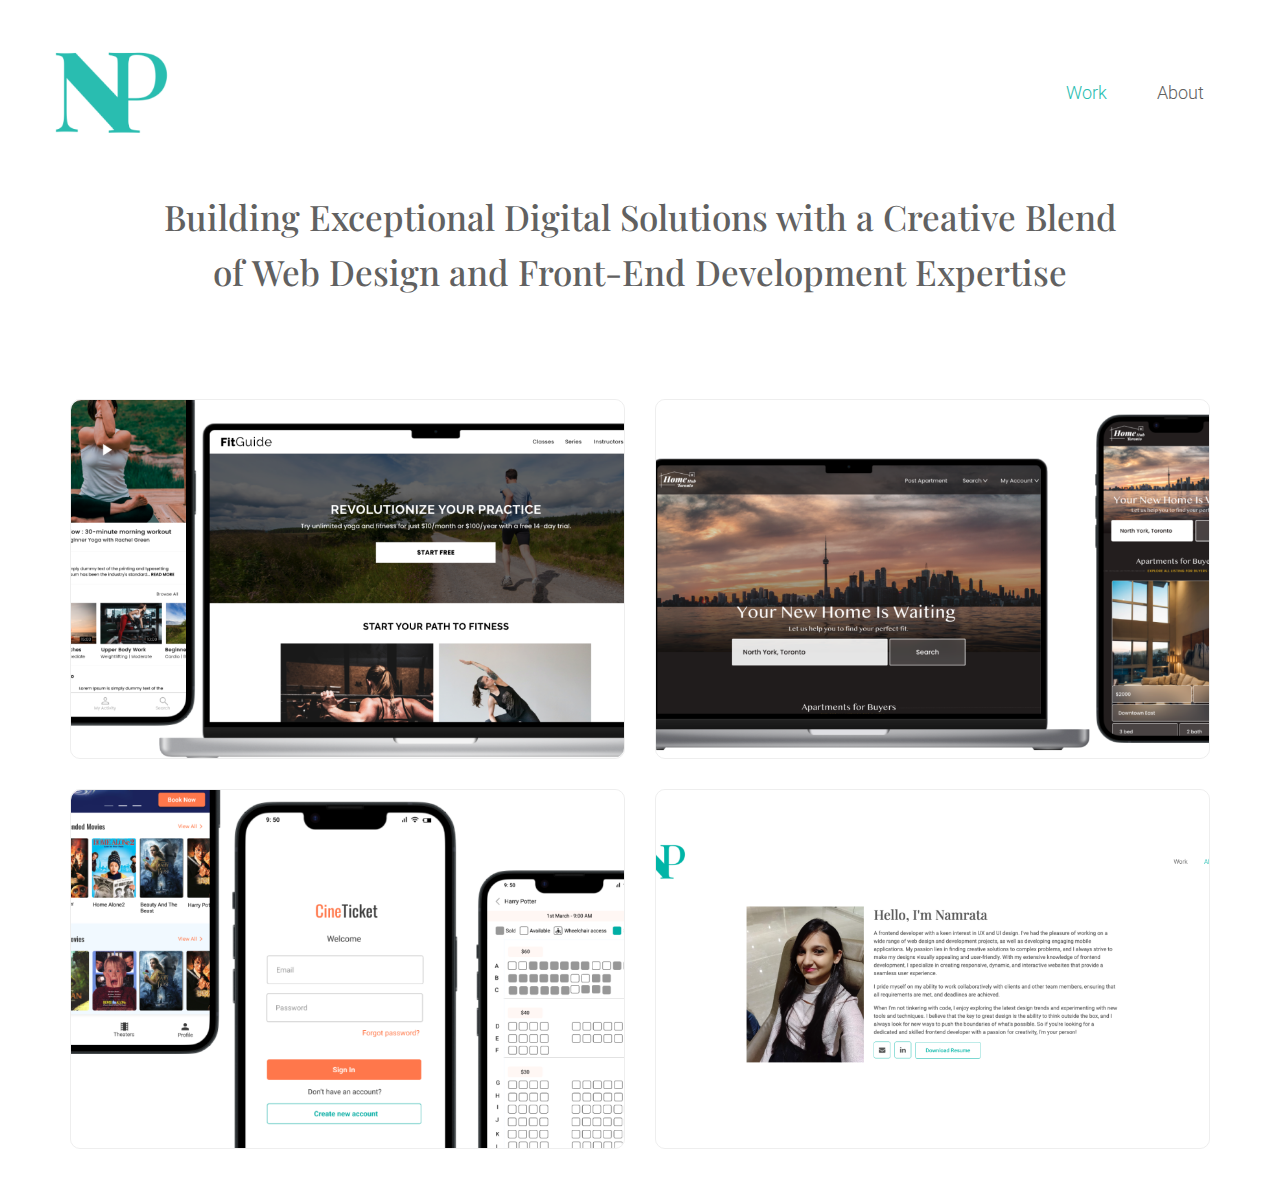
==== index.html @ 1574112b "My Portfolio" ====
<!DOCTYPE html>
<html lang="en">

<head>
    <title>My Work</title>
    <meta charset="utf-8">
    <meta name="viewport" content="width=device-width, initial-scale=1">
    <link rel="stylesheet" href="https://cdn.jsdelivr.net/npm/bootstrap@4.6.2/dist/css/bootstrap.min.css">
    <link rel="preconnect" href="https://fonts.googleapis.com">
    <link rel="preconnect" href="https://fonts.gstatic.com" crossorigin>
    <link
        href="https://fonts.googleapis.com/css2?family=Playfair+Display:ital,wght@0,400;0,500;0,600;0,700;0,800;0,900;1,400;1,500;1,600;1,700;1,800;1,900&family=Roboto:ital,wght@0,100;0,300;0,400;0,500;0,700;1,100;1,300;1,400;1,500;1,700&display=swap"
        rel="stylesheet">
    <link rel="stylesheet" href="style.css">
    <link rel="stylesheet" href="https://cdnjs.cloudflare.com/ajax/libs/font-awesome/4.7.0/css/font-awesome.min.css">
    <script src="https://cdn.jsdelivr.net/npm/jquery@3.6.3/dist/jquery.slim.min.js"></script>
    <script src="https://cdn.jsdelivr.net/npm/popper.js@1.16.1/dist/umd/popper.min.js"></script>
    <script src="https://cdn.jsdelivr.net/npm/bootstrap@4.6.2/dist/js/bootstrap.bundle.min.js"></script>
</head>

<body>
    <header>
       
        <nav class="navbar navbar-expand-sm">
            <a class="navbar-brand" href="index.html">
                <img src="assets/logo.png" width="100%" class="img-fluid" alt="logo">
            </a>
            <button class="navbar-toggler" type="button" data-toggle="collapse" data-target="#navbarSupportedContent"
                aria-controls="navbarSupportedContent" aria-expanded="false" aria-label="Toggle navigation">
                <span class="navbar-toggler-icon">
                    <i class="fa fa-bars" aria-hidden="true"></i>
                </span>
            </button>
            <div class="collapse navbar-collapse" id="navbarSupportedContent">
                <ul class="navbar-nav ml-auto">
                    <li class="nav-item active">
                        <a class="nav-link" href="#">Work <span class="sr-only">(current)</span></a>
                    </li>
                    <li class="nav-item">
                        <a class="nav-link" href="About.html">About</a>
                    </li>
                </ul>
            </div>
        </nav>
        <h1>Building Exceptional Digital Solutions with a Creative Blend of Web Design and Front-End Development
            Expertise</h1>
    </header>
    <section>
        <div class="container-fluid">
            <div class="row">
                <div class="col-md-6">
                    <a href="FitGuide.html">
                        <div class="work-container">
                            <img src="assets/fitguide.png" class="img-fluid" alt="cineticketApp">
                            <div class="work-content">
                                <p class="title">FiGuide</p>
                                <p class="detail">Mobile App and Responsive Website, Perfect for Beginners and Tech-Savvy
                                    Users Alike</p>
                            </div>
                        </div>
                    </a>
                </div>
                <div class="col-md-6">
                    <a href="HomeHubToronto.html">
                        <div class="work-container">
                            <img src="assets/homehuntoronto.png" class="img-fluid" alt="homehuntoronto">
                            <div class="work-content">
                                <p class="title">HomeHubToronto</p>
                                <p class="detail">A User-Centered Responsive Website for Finding Your Dream Apartment</p>
                            </div>
                        </div>
                    </a>
                </div>
                <div class="col-md-6">
                    <a href="CineTicket.html">
                        <div class="work-container">
                            <img src="assets/cineticketApp.png" class="img-fluid" alt="cineticketApp">
                            <div class="work-content">
                                <p class="title">CineTicket</p>
                                <p class="detail">A Mobile App Redefining the Movie-Going Experience</p>
                            </div>
                        </div>
                    </a>
                </div>
                <div class="col-md-6">
                    <a href="About.html">
                        <div class="work-container">
                            <img src="assets/portfolio.png" class="img-fluid" alt="cineticketApp">
                            <div class="work-content">
                                <p class="title">Portfolio</p>
                                <p class="detail">Thank you for taking the time to visit my portfolio</p>
                            </div>
                        </div>
                    </a>
                </div>
            </div>
        </div>
    </section>

</body>

</html>
---- style.css ----
body{
    font-family: 'Roboto', sans-serif;
    padding: 0;
    margin: 0;
    color: #616161;
}
h1,h2,h3,h4,h5,h6,.navbar-brand{
    font-family: 'Playfair Display', serif;
}
p{
    font-family: 'Roboto', sans-serif;
}
header {
    padding: 30px 60px;
}
section{
    padding:30px 90px;
}
.navbar-brand img{
  max-width: 100%;
  width:150px;
}
.nav-link {
    font-size: 18px;
    font-weight: 300;
    padding-left: 25px !important;
    padding-right: 25px !important;
    color: #616161;
}
.nav-item.active .nav-link,.nav-link:hover{
    color:#29BDB0
}
h1{
    text-align: center;
    padding: 50px 18%;
    line-height: 60px;
}
.work-container {
    height: 45vh;
    margin: 30px 15px;
    display: flex;
    justify-content: center;
    align-items: center;
    border-radius: 10px;
    border: 1px solid #eee;
    position: relative;
}
.work-container img{
    opacity:1;
    transition: .6s cubic-bezier(.33,0,.2,1);
    height: -webkit-fill-available;
    border-radius: 10px;
    width: 100%;
    object-fit: cover;
}
.work-container .work-content{
    position: absolute;
    background: #29BDB0;
    content: '';
    height: 100%;
    width: 100%;
    opacity: 0;
    z-index: -1;
    border-radius: 10px;
    transition: .3s cubic-bezier(.33,0,.2,1);
    display: flex;
    align-items: center;
    justify-content: center;
    color: #fff;
    flex-direction: column;
}
.work-container:hover .work-content{
    background: #29bdb0ed;
    z-index: 9;
    opacity: 1;
}
.work-container:hover img{
    opacity: 0.4;
    
}
.work-content{
    text-align: center;
}
.work-content .title {
    font-size: 30px;
    font-weight: 500;
    margin-bottom: 0;
}
.work-content .detail {
    font-size: 16px;
    font-weight: 400;
    margin-bottom: 0;
}
.about h2{
    font-size: 40px;
    margin-bottom: 20px;
}
.about i {
    font-size: 20px;
    color: #616161;
    border: 1px solid #29BDB0;
    width: 50px;
    height: 50px;
    text-align: center;
    display: flex;
    justify-content: center;
    align-items: center;
    border-radius: 6px;
    transition: .5s linear;
}
.about i:hover{
   color: #29BDB0;
   cursor: pointer;
}
.about li a{
    text-decoration: none;
}
.about li:last-child a {
    border: 1px solid #29BDB0;
    height: 50px;
    display: block;
    line-height: 50px;
    padding: 0 30px;
    border-radius: 6px;
    color: #29BDB0;
    transition: .5s linear;
}
.about li:last-child a:hover{
    background-color: #29BDB0;
    color: #fff;
    cursor: pointer;
}
.info {
    text-align: center;
    font-weight: 300;
    font-size: 14px;
    letter-spacing: 0.5px;
}
.proj_head{
    text-align: center;
}
.project_container h3{
    text-align: center;
    margin-bottom: 40px;
}
.project_container h4{
    margin-bottom: 20px;
}
.project_main_content{
    margin-bottom: 70px;
}
.project_content{
    margin-bottom: 30px;
}
.carousel{
    border-radius: 10px;
    border: 2px solid #29BDB0;
}
.persona_apartment{
    border-radius: 10px;
    border: 2px solid #29BDB0;
    display: block;
    margin:  30px auto;
}
.carousel-inner{
    overflow: hidden;
}
.carousel-inner img {
    width: 100%;
    height: 100%;
    border-radius: 10px;
    padding: 20px;
}
.carousel-control-prev, .carousel-control-next{
 color: #29BDB0;
 width: 8%;
}
.carousel-control-prev:hover, .carousel-control-next:hover,
.carousel-control-prev:focus, .carousel-control-next:focus{
    color: #29BDB0;
    opacity: 1;
}
.project_content ol{
  margin: 25px 0;
}
#persona{
  margin: 25px 0 50px;
}
.process {
    margin: 30px auto;
    display: block;
}
.link_prototype{
    color: #29BDB0;
    text-decoration: underline;
    font-weight: 500;
}
.cine_screens{
   display: block;
   margin: 30px auto;
   width: 100%;
   max-width: 500px;
}
.HomeHub{
    display: block;
    margin: 30px auto;
}
.ideation{
    display: block;
    margin: 0 auto;
}
.ideation-text{
  text-align: center;
  margin: 0;
  font-size: 14px;
}
.space{
  margin-top: 40px;
}

@media (max-width: 1600px){
    .work-container {
        height: 40vh;
    }
    h1 {
        padding: 35px 10% 25px;
        margin: 0;
    }
    section {
        padding: 30px 70px;
    }
    header {
        padding: 30px 45px;
    }
}

@media (max-width: 1400px){
    header {
        padding: 30px 35px;
    }
    section {
        padding: 30px 55px;
    }
    .work-container {
        margin: 15px 0;
    }
    h1 {
        line-height: 55px;
        font-size: 35px;
    }
    .navbar-brand img {
        max-width: 100%;
        width: 120px;
    }
}
@media (max-width: 1200px){
    .work-container {
        height: 33vh;
    }
    h1 {
        line-height: 45px;
        font-size: 30px;
    }
}
@media (max-width: 992px){
    header {
        padding: 30px 20px;
    }
    h1 {
        padding: 30px 10% 10px;
        margin: 0;
        line-height: 40px;
        font-size: 28px;
    }
    section {
        padding: 30px 45px;
    }
    .work-container {
        height: 27vh;
    }
    .navbar-brand img {
        max-width: 100%;
        width: 100px;
    }
}
@media (max-width: 768px){
    header {
        padding: 15px 5px;
    }
    .navbar-brand img {
        max-width: 100%;
        width: 75px;
    }
    h1 {
        padding: 25px 10% 10px;
        line-height: 30px;
        font-size: 22px;
    }
    section {
        padding: 20px 25px;
    }
    .work-container {
        height: 22vh;
    }
    .proj_head {
        font-size: 30px;
    }
    .info {
        font-size: 12px;
        letter-spacing: 0.3px;
    }
    .project_container h3 {
        margin-bottom: 25px;
        font-size: 25px;
    }
    .project_container h4 {
        margin-bottom: 15px;
        font-size: 20px;
    }
    p {
        font-size: 14px;
        margin-bottom: 10px;
    }
    .ideation-text {
        font-size: 12px;
    }
    .project_content ol {
        margin: 15px 0;
        font-size: 14px;
    }
    .about h2 {
        font-size: 30px;
        margin-bottom: 10px;
        margin-top: 20px;
    }
}
@media (max-width: 650px){
    section {
        padding: 15px 15px;
    }
    .navbar-brand img {
        width: 60px;
    }
    .work-container {
        height: 38vh;
    }
    .navbar-toggler-icon i{
        color: #616161;
    }
    .about ul{
      margin-top: 20px;
    }
}
@media (max-width: 540px){
    h1 {
        font-size: 20px;
    }
    .work-container {
        height: 30vh;
    }
    .nav-item{
        border-bottom: 1px solid #eee;
        text-align: center;
    }
}
@media (max-width: 450px){
    h1 {
        padding: 15px 15% 0;
        line-height: 25px;
        font-size: 16px;
    }
    .work-container {
        height: 25vh;
    }
    .project_container h4 {
        margin-bottom: 10px;
        font-size: 16px;
    }
    p {
        font-size: 12px;
        margin-bottom: 5px;
    }
    .project_container h3 {
        margin-bottom: 20px;
        font-size: 22px;
    }
    .project_content ol {
        font-size: 12px;
    }
    .about h2 {
        font-size: 25px;
        margin-bottom: 10px;
        margin-top: 20px;
    }
    .about i {
        font-size: 14px;
        width: 35px;
        height: 35px;
    }
    .about li:last-child a {
        height: 35px;
        line-height: 35px;
        padding: 0px 25px;
        font-size: 12px;
    }
}
@media (max-width: 360px){
    header {
        padding: 0;
    }
    .navbar-brand img {
        width: 50px;
    }
    .work-container {
        height: 18vh;
    }
    h1 {
        padding: 15px 10% 0;
        line-height: 22px;
        font-size: 14px;
    }
    .info {
        font-size: 10px;
        letter-spacing: 0.3px;
        margin: 0 50px;
    }
    .proj_head {
        font-size: 25px;
    }
    .project_container h3 {
        margin-bottom: 15px;
        font-size: 18px;
    }
}
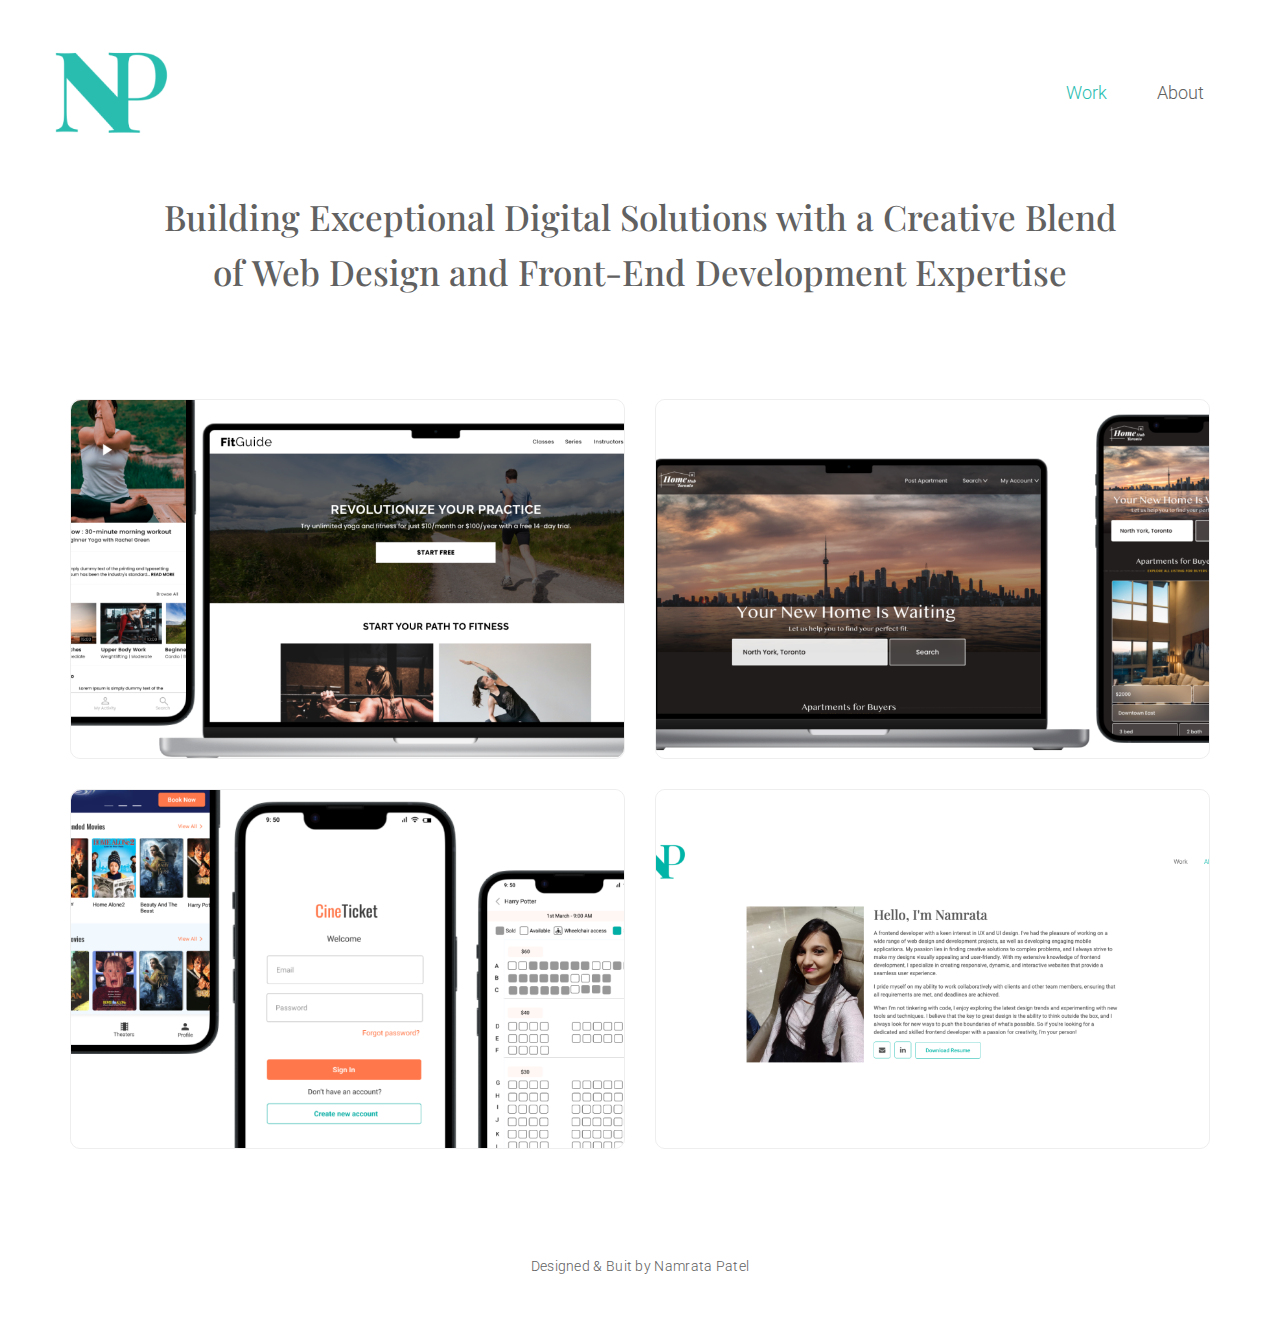
==== commit e75fe3a4: "update" ====
--- a/index.html
+++ b/index.html
@@ -96,6 +96,9 @@
             </div>
         </div>
     </section>
+    <footer>
+        <p><a href="https://github.com/namrataPatel14/namrataPatel14.github.io" target="_blank">Designed & Buit by Namrata Patel</a></p>
+    </footer>
 
 </body>
 
--- a/style.css
+++ b/style.css
@@ -68,6 +68,7 @@
     justify-content: center;
     color: #fff;
     flex-direction: column;
+    padding: 20px;
 }
 .work-container:hover .work-content{
     background: #29bdb0ed;
@@ -217,7 +218,24 @@
 .space{
   margin-top: 40px;
 }
-
+footer{
+    
+    padding: 60px 15px;
+    text-align: center;
+}
+footer p{
+    margin: 0;
+}
+footer a{
+    transition: .5s ease-in-out;
+    color: #616161;
+    font-weight: 300;
+    font-size: 14px;
+    letter-spacing: 0.3px;
+}
+footer a:hover{
+    color: #29BDB0;
+}
 @media (max-width: 1600px){
     .work-container {
         height: 40vh;
@@ -403,27 +421,28 @@
         padding: 0px 25px;
         font-size: 12px;
     }
-}
-@media (max-width: 360px){
-    header {
-        padding: 0;
-    }
-    .navbar-brand img {
-        width: 50px;
-    }
-    .work-container {
-        height: 18vh;
-    }
-    h1 {
-        padding: 15px 10% 0;
-        line-height: 22px;
-        font-size: 14px;
-    }
     .info {
         font-size: 10px;
         letter-spacing: 0.3px;
         margin: 0 50px;
     }
+}
+@media (max-width: 360px){
+    header {
+        padding: 0;
+    }
+    .navbar-brand img {
+        width: 50px;
+    }
+    .work-container {
+        height: 18vh;
+    }
+    h1 {
+        padding: 15px 10% 0;
+        line-height: 22px;
+        font-size: 14px;
+    }
+    
     .proj_head {
         font-size: 25px;
     }
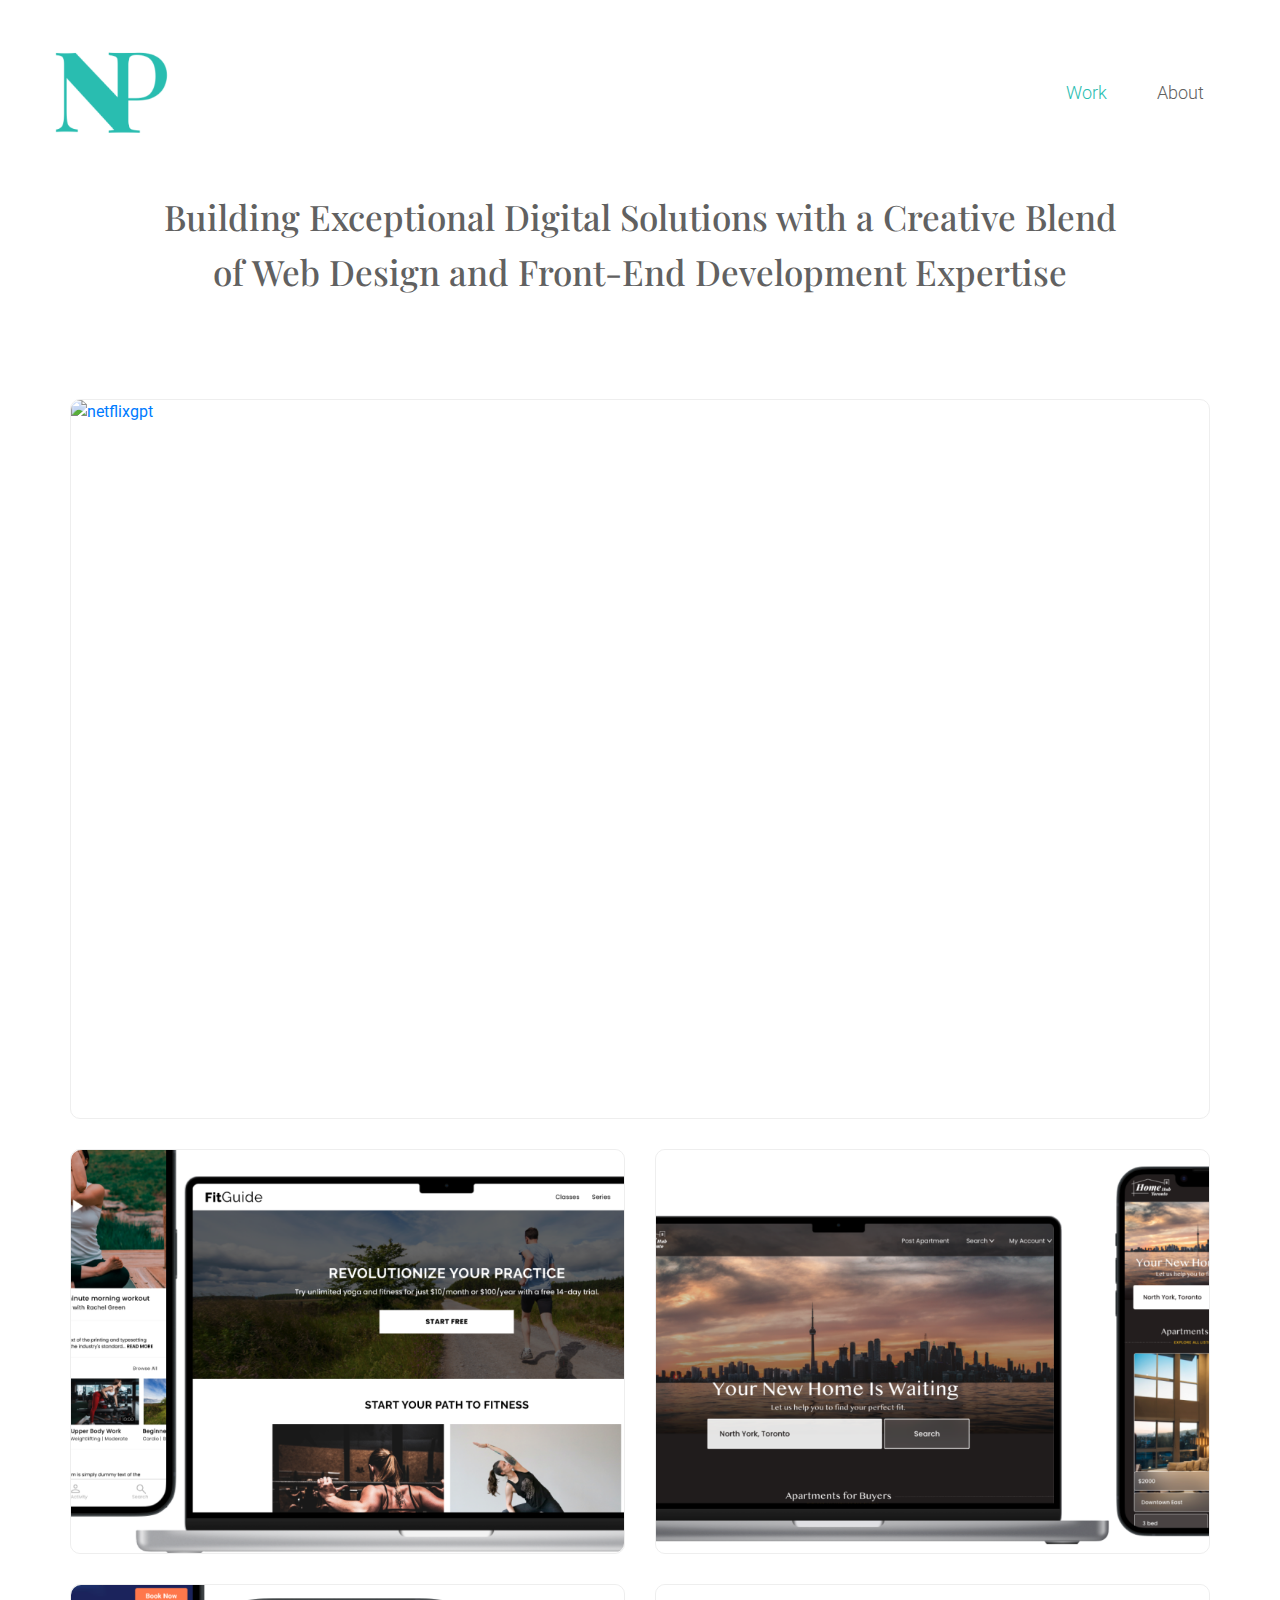
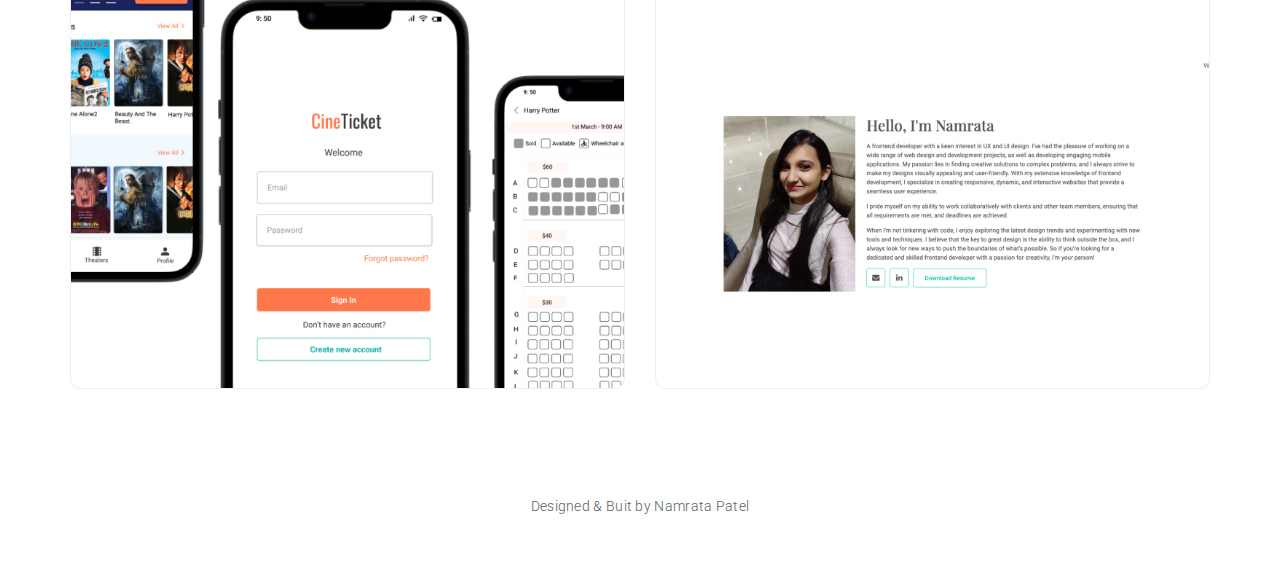
==== commit 9426c6b1: "netflixgpt" ====
--- a/index.html
+++ b/index.html
@@ -48,6 +48,18 @@
     <section>
         <div class="container-fluid">
             <div class="row">
+                <div class="col-md-12">
+                    <a href="NetflixGPT.html">
+                        <div class="work-container netflix-gpt">
+                            <img src="assets/netflixgpt.png" class="img-fluid" alt="netflixgpt">
+                            <div class="work-content">
+                                <p class="title">NetflixGPT</p>
+                                <p class="detail">Search for movies in a more conversational manner using NetflixGPT.</p>
+                                <p class="detail">This project combines the power of React, Tailwind CSS, and Redux Toolkit to create an engaging web application for movie enthusiasts.</p>
+                            </div>
+                        </div>
+                    </a>
+                </div>
                 <div class="col-md-6">
                     <a href="FitGuide.html">
                         <div class="work-container">
--- a/style.css
+++ b/style.css
@@ -44,6 +44,9 @@
     border-radius: 10px;
     border: 1px solid #eee;
     position: relative;
+}
+.work-container.netflix-gpt{
+    height: 80vh;
 }
 .work-container img{
     opacity:1;
@@ -236,10 +239,14 @@
 footer a:hover{
     color: #29BDB0;
 }
+video {
+    width: 100%;
+    margin:30px 15px;
+}
 @media (max-width: 1600px){
-    .work-container {
+    /* .work-container {
         height: 40vh;
-    }
+    } */
     h1 {
         padding: 35px 10% 25px;
         margin: 0;
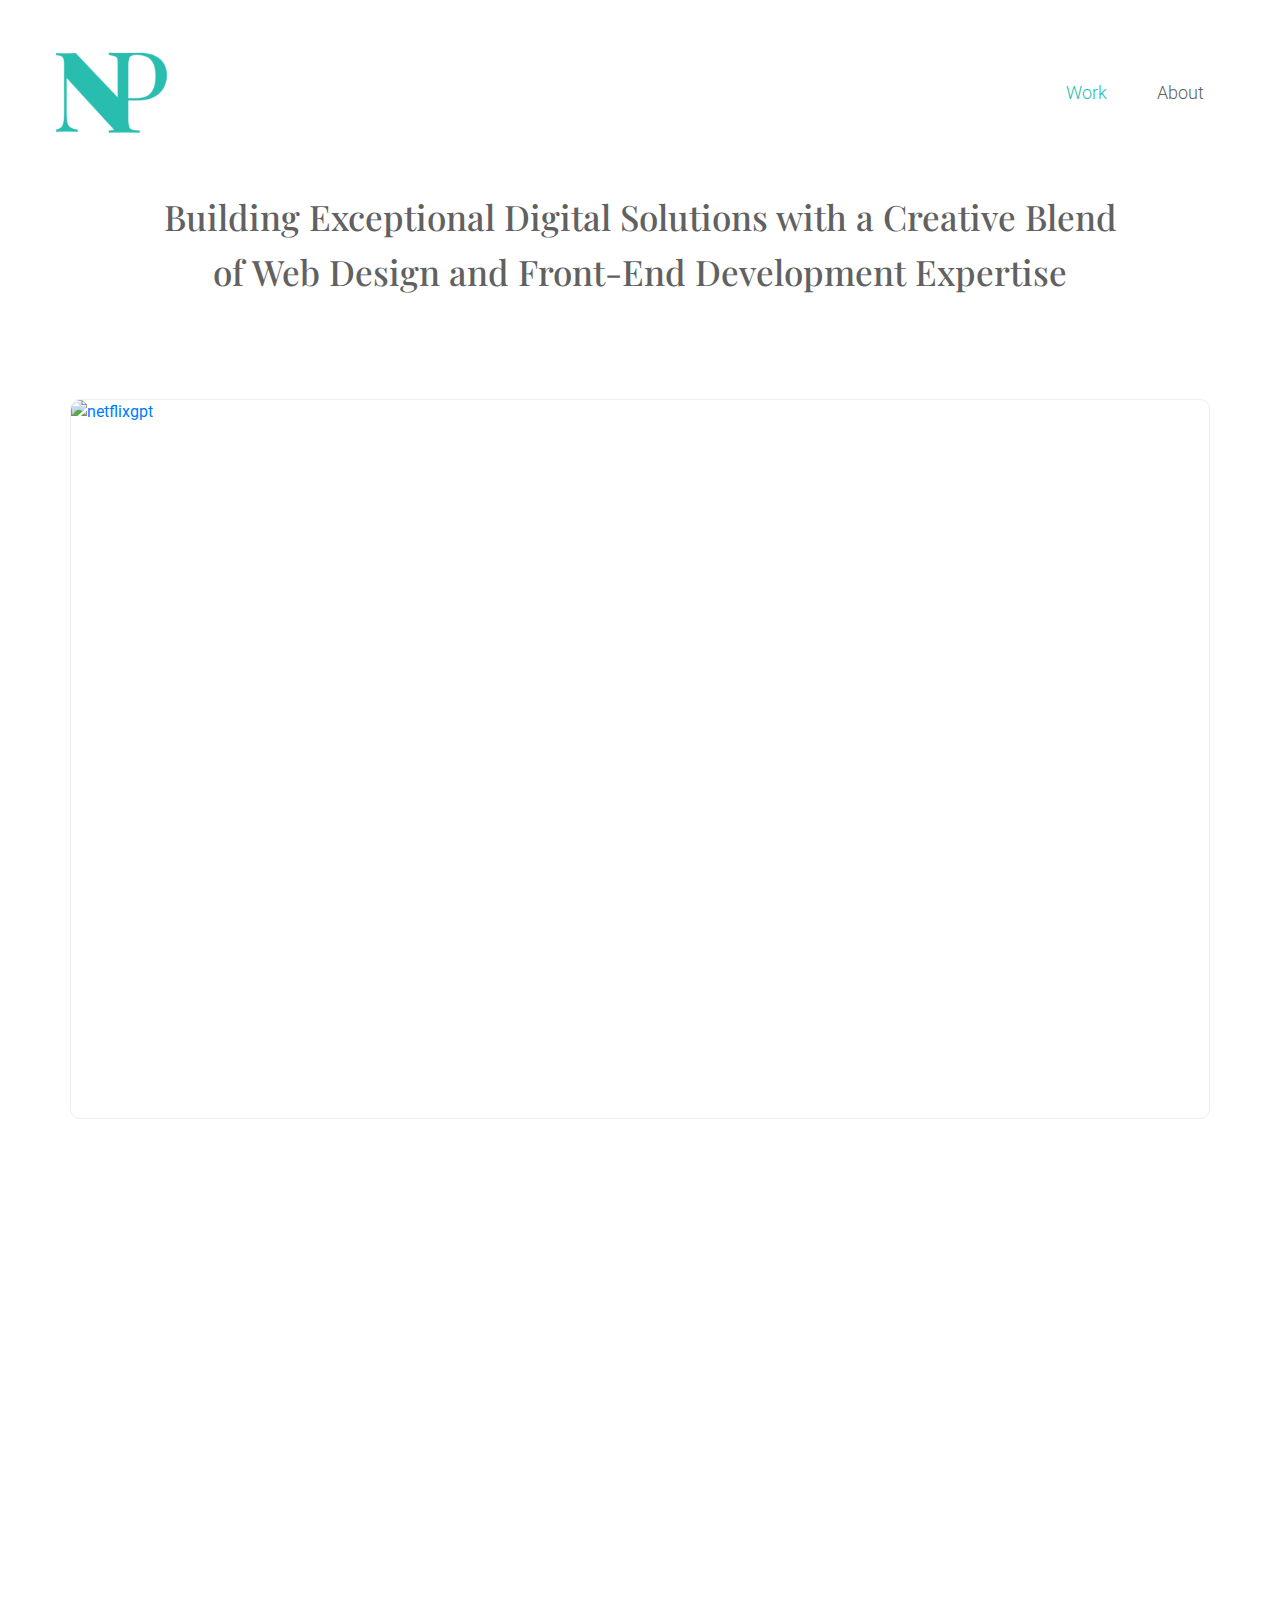
==== commit a601f9f7: "animation" ====
--- a/index.html
+++ b/index.html
@@ -8,6 +8,7 @@
     <link rel="stylesheet" href="https://cdn.jsdelivr.net/npm/bootstrap@4.6.2/dist/css/bootstrap.min.css">
     <link rel="preconnect" href="https://fonts.googleapis.com">
     <link rel="preconnect" href="https://fonts.gstatic.com" crossorigin>
+    <link rel="stylesheet" href="https://cdnjs.cloudflare.com/ajax/libs/animate.css/3.4.0/animate.min.css">
     <link
         href="https://fonts.googleapis.com/css2?family=Playfair+Display:ital,wght@0,400;0,500;0,600;0,700;0,800;0,900;1,400;1,500;1,600;1,700;1,800;1,900&family=Roboto:ital,wght@0,100;0,300;0,400;0,500;0,700;1,100;1,300;1,400;1,500;1,700&display=swap"
         rel="stylesheet">
@@ -21,8 +22,8 @@
 <body>
     <header>
        
-        <nav class="navbar navbar-expand-sm">
-            <a class="navbar-brand" href="index.html">
+        <nav class="navbar navbar-expand-sm ">
+            <a class="navbar-brand wow fadeInLeft" data-wow-duration="1.5s" href="index.html">
                 <img src="assets/logo.png" width="100%" class="img-fluid" alt="logo">
             </a>
             <button class="navbar-toggler" type="button" data-toggle="collapse" data-target="#navbarSupportedContent"
@@ -31,38 +32,38 @@
                     <i class="fa fa-bars" aria-hidden="true"></i>
                 </span>
             </button>
-            <div class="collapse navbar-collapse" id="navbarSupportedContent">
-                <ul class="navbar-nav ml-auto">
-                    <li class="nav-item active">
+            <div class="collapse navbar-collapse " id="navbarSupportedContent">
+                <ul class="navbar-nav ml-auto ">
+                    <li class="nav-item active wow fadeInDown" data-wow-duration="1.5s">
                         <a class="nav-link" href="#">Work <span class="sr-only">(current)</span></a>
                     </li>
-                    <li class="nav-item">
+                    <li class="nav-item wow fadeInDown" data-wow-delay=".3s" data-wow-duration="1.5s">
                         <a class="nav-link" href="About.html">About</a>
                     </li>
                 </ul>
             </div>
         </nav>
-        <h1>Building Exceptional Digital Solutions with a Creative Blend of Web Design and Front-End Development
+        <h1 class="wow fadeIn" data-wow-delay=".5s">Building Exceptional Digital Solutions with a Creative Blend of Web Design and Front-End Development
             Expertise</h1>
     </header>
     <section>
         <div class="container-fluid">
             <div class="row">
                 <div class="col-md-12">
-                    <a href="NetflixGPT.html">
-                        <div class="work-container netflix-gpt">
+                    <a href="NetflixGPT.html" target="_blank">
+                        <div class="work-container netflix-gpt wow fadeIn"  data-wow-duration="2s">
                             <img src="assets/netflixgpt.png" class="img-fluid" alt="netflixgpt">
                             <div class="work-content">
                                 <p class="title">NetflixGPT</p>
                                 <p class="detail">Search for movies in a more conversational manner using NetflixGPT.</p>
-                                <p class="detail">This project combines the power of React, Tailwind CSS, and Redux Toolkit to create an engaging web application for movie enthusiasts.</p>
+                                <p class="detail hide">This project combines the power of React, Tailwind CSS, and Redux Toolkit to create an engaging web application for movie enthusiasts.</p>
                             </div>
                         </div>
                     </a>
                 </div>
                 <div class="col-md-6">
                     <a href="FitGuide.html">
-                        <div class="work-container">
+                        <div class="work-container wow fadeIn"  data-wow-duration="2s">
                             <img src="assets/fitguide.png" class="img-fluid" alt="cineticketApp">
                             <div class="work-content">
                                 <p class="title">FiGuide</p>
@@ -74,7 +75,7 @@
                 </div>
                 <div class="col-md-6">
                     <a href="HomeHubToronto.html">
-                        <div class="work-container">
+                        <div class="work-container wow fadeIn" data-wow-duration="2s">
                             <img src="assets/homehuntoronto.png" class="img-fluid" alt="homehuntoronto">
                             <div class="work-content">
                                 <p class="title">HomeHubToronto</p>
@@ -85,7 +86,7 @@
                 </div>
                 <div class="col-md-6">
                     <a href="CineTicket.html">
-                        <div class="work-container">
+                        <div class="work-container wow fadeIn"  data-wow-duration="2s">
                             <img src="assets/cineticketApp.png" class="img-fluid" alt="cineticketApp">
                             <div class="work-content">
                                 <p class="title">CineTicket</p>
@@ -96,7 +97,7 @@
                 </div>
                 <div class="col-md-6">
                     <a href="About.html">
-                        <div class="work-container">
+                        <div class="work-container wow fadeIn"  data-wow-duration="2s">
                             <img src="assets/portfolio.png" class="img-fluid" alt="cineticketApp">
                             <div class="work-content">
                                 <p class="title">Portfolio</p>
@@ -109,9 +110,21 @@
         </div>
     </section>
     <footer>
-        <p><a href="https://github.com/namrataPatel14/namrataPatel14.github.io" target="_blank">Designed & Buit by Namrata Patel</a></p>
+        <p class="wow zoomIn"  data-wow-duration="1.5s"><a href="https://github.com/namrataPatel14/namrataPatel14.github.io" target="_blank">Designed & Buit by Namrata Patel</a></p>
     </footer>
 
 </body>
-
+<script src="https://cdnjs.cloudflare.com/ajax/libs/wow/1.1.2/wow.min.js"></script>
+<script>
+    wow = new WOW(
+    {
+        boxClass:     'wow',      // default
+        animateClass: 'animated', // change this if you are not using animate.css
+        offset:       0,          // default
+        mobile:       true,       // keep it on mobile
+        live:         true        // track if element updates
+      }
+    )
+   wow.init();
+</script>
 </html>--- a/style.css
+++ b/style.css
@@ -1,460 +1,652 @@
-body{
-    font-family: 'Roboto', sans-serif;
-    padding: 0;
+body {
+  font-family: "Roboto", sans-serif;
+  padding: 0;
+  margin: 0;
+  color: #616161;
+}
+h1,
+h2,
+h3,
+h4,
+h5,
+h6,
+.navbar-brand {
+  font-family: "Playfair Display", serif;
+}
+p {
+  font-family: "Roboto", sans-serif;
+}
+.iframe_gpt {
+  width: 100%;
+  aspect-ratio: 16/9;
+}
+.mr-20 {
+  margin-top: 20px;
+}
+header {
+  padding: 30px 60px;
+}
+section {
+  padding: 30px 90px;
+}
+.navbar-brand img {
+  max-width: 100%;
+  width: 150px;
+}
+.nav-link {
+  font-size: 18px;
+  font-weight: 300;
+  padding-left: 25px !important;
+  padding-right: 25px !important;
+  color: #616161;
+}
+.nav-item.active .nav-link,
+.nav-link:hover {
+  color: #29bdb0;
+}
+h1 {
+  text-align: center;
+  padding: 50px 18%;
+  line-height: 60px;
+}
+.work-container {
+  height: 45vh;
+  margin: 30px 15px;
+  display: flex;
+  justify-content: center;
+  align-items: center;
+  border-radius: 10px;
+  border: 1px solid #eee;
+  position: relative;
+}
+.work-container.netflix-gpt {
+  height: 80vh;
+}
+.work-container img {
+  opacity: 1;
+  transition: 0.6s cubic-bezier(0.33, 0, 0.2, 1);
+  height: -webkit-fill-available;
+  border-radius: 10px;
+  width: 100%;
+  object-fit: cover;
+}
+.work-container .work-content {
+  position: absolute;
+  background: #29bdb0;
+  content: "";
+  height: 100%;
+  width: 100%;
+  opacity: 0;
+  z-index: -1;
+  border-radius: 10px;
+  transition: 0.3s cubic-bezier(0.33, 0, 0.2, 1);
+  display: flex;
+  align-items: center;
+  justify-content: center;
+  color: #fff;
+  flex-direction: column;
+  padding: 20px;
+}
+.work-container:hover .work-content {
+  background: #29bdb0ed;
+  z-index: 9;
+  opacity: 1;
+}
+.work-container:hover img {
+  opacity: 0.4;
+}
+.work-content {
+  text-align: center;
+}
+.work-content .title {
+  font-size: 30px;
+  font-weight: 500;
+  margin-bottom: 0;
+}
+.work-content .detail {
+  font-size: 16px;
+  font-weight: 400;
+  margin-bottom: 0;
+}
+.about h2 {
+  font-size: 40px;
+  margin-bottom: 20px;
+}
+.about i {
+  font-size: 20px;
+  color: #616161;
+  border: 1px solid #29bdb0;
+  width: 50px;
+  height: 50px;
+  text-align: center;
+  display: flex;
+  justify-content: center;
+  align-items: center;
+  border-radius: 6px;
+  transition: 0.5s linear;
+}
+.about i:hover {
+  color: #29bdb0;
+  cursor: pointer;
+}
+.about li a {
+  text-decoration: none;
+}
+.about li:last-child a {
+  border: 1px solid #29bdb0;
+  height: 50px;
+  display: block;
+  line-height: 50px;
+  padding: 0 30px;
+  border-radius: 6px;
+  color: #29bdb0;
+  transition: 0.5s linear;
+}
+.about li:last-child a:hover {
+  background-color: #29bdb0;
+  color: #fff;
+  cursor: pointer;
+}
+.info {
+  text-align: center;
+  font-weight: 300;
+  font-size: 14px;
+  letter-spacing: 0.5px;
+}
+.proj_head {
+  text-align: center;
+}
+.project_container h3 {
+  text-align: center;
+  margin-bottom: 40px;
+}
+.project_container h4 {
+  margin-bottom: 20px;
+}
+.project_main_content {
+  margin-bottom: 70px;
+}
+.project_content {
+  margin-bottom: 30px;
+}
+.carousel {
+  border-radius: 10px;
+  border: 2px solid #29bdb0;
+}
+.persona_apartment {
+  border-radius: 10px;
+  border: 2px solid #29bdb0;
+  display: block;
+  margin: 30px auto;
+}
+.carousel-inner {
+  overflow: hidden;
+}
+.carousel-inner img {
+  width: 100%;
+  height: 100%;
+  border-radius: 10px;
+  padding: 20px;
+}
+.carousel-control-prev,
+.carousel-control-next {
+  color: #29bdb0;
+  width: 8%;
+}
+.carousel-control-prev:hover,
+.carousel-control-next:hover,
+.carousel-control-prev:focus,
+.carousel-control-next:focus {
+  color: #29bdb0;
+  opacity: 1;
+}
+.project_content ol {
+  margin: 25px 0;
+}
+#persona {
+  margin: 25px 0 50px;
+}
+.process {
+  margin: 30px auto;
+  display: block;
+}
+.link_prototype {
+  color: #29bdb0;
+  text-decoration: underline;
+  font-weight: 500;
+}
+.cine_screens {
+  display: block;
+  margin: 30px auto;
+  width: 100%;
+  max-width: 500px;
+}
+.HomeHub {
+  display: block;
+  margin: 30px auto;
+}
+.ideation {
+  display: block;
+  margin: 0 auto;
+}
+.ideation-text {
+  text-align: center;
+  margin: 0;
+  font-size: 14px;
+}
+.space {
+  margin-top: 40px;
+}
+footer {
+  padding: 60px 15px;
+  text-align: center;
+}
+footer p {
+  margin: 0;
+}
+footer a {
+  transition: 0.5s ease-in-out;
+  color: #616161;
+  font-weight: 300;
+  font-size: 14px;
+  letter-spacing: 0.3px;
+}
+footer a:hover {
+  color: #29bdb0;
+}
+video {
+  width: 100%;
+  margin: 30px 15px;
+}
+.img_flow-container {
+  display: flex;
+  flex-direction: row;
+  justify-content: space-between;
+  position: relative;
+  margin: 80px;
+}
+.router {
+  display: flex;
+  align-items: center;
+  flex-direction: column;
+  min-height: 250px;
+  height: 100%;
+  justify-content: space-between;
+  position: relative;
+  max-width: 900px;
+  width: 100%;
+  margin: 70px auto;
+}
+.route-arrow{
+  position: absolute;
+  height: 100%;
+  width: 1px;
+  background: #29bdb0;
+}
+.route-center {
+  height: 1px;
+  width: 100%;
+  background: #29bdb0;
+  position: absolute;
+  bottom: 28px;
+  
+}
+.route-arrow.left{
+  transform: rotate(55deg);
+  left: 28%;
+}
+.route-arrow.right{
+  transform: rotate(-55deg);
+  right: 28%;
+}
+.inner-router{
+  display: flex;
+  flex-direction: row;
+  justify-content: space-between;
+  width: 100%;
+  text-align: center;
+  position: relative;
+}
+.route{
+  max-width: 150px;
+  width: 100%;
+  border: 1px solid #ddd;
+  padding: 15px;
+  z-index: 9;
+  background: #383838;
+  color: #fecc1b;
+  font-weight: 400;
+}
+.route-head {
+  max-width: 200px;
+  width: 100%;
+  border: 1px solid #ddd;
+  text-align: center;
+  padding: 15px;
+  z-index: 9;
+  background: #383838;
+  color: #fecc1b;
+}
+.route-head a{
+  text-decoration: none;
+}
+.line{
+  position: absolute;
+  height: 2px;
+  width: 100%;
+  background: #29bdb0;
+  top: 50%;
+  left: 0;
+  right: 0;
+}
+.img_flow-container img {
+  max-width: 130px;
+  width: 100%;
+}
+.img_flow-container .circle {
+  border: 2px solid #29bdb0;
+  border-radius: 100%;
+  padding: 29px;
+  background: #fff;
+  z-index: 9;
+}
+.img-router{
+  max-width: 100px;
+  width: 100%;
+  margin-top: 20px;
+}
+.git-img{
+  max-width: 60px;
+  width: 100%;
+}
+
+@media (max-width: 1600px) {
+  /* .work-container {
+        height: 40vh;
+    } */
+  h1 {
+    padding: 35px 10% 25px;
     margin: 0;
+  }
+  section {
+    padding: 30px 70px;
+  }
+  header {
+    padding: 30px 45px;
+  }
+}
+
+@media (max-width: 1400px) {
+  header {
+    padding: 30px 35px;
+  }
+  section {
+    padding: 30px 55px;
+  }
+  .work-container {
+    margin: 15px 0;
+  }
+  h1 {
+    line-height: 55px;
+    font-size: 35px;
+  }
+  .navbar-brand img {
+    max-width: 100%;
+    width: 120px;
+  }
+}
+@media (max-width: 1200px) {
+  .work-container {
+    height: 33vh;
+  }
+  h1 {
+    line-height: 45px;
+    font-size: 30px;
+  }
+}
+@media (max-width: 992px) {
+  .work-container.netflix-gpt {
+    height: 49vh;
+  }
+  header {
+    padding: 30px 20px;
+  }
+  h1 {
+    padding: 30px 10% 10px;
+    margin: 0;
+    line-height: 40px;
+    font-size: 28px;
+  }
+  section {
+    padding: 30px 45px;
+  }
+  .work-container {
+    height: 27vh;
+  }
+  .navbar-brand img {
+    max-width: 100%;
+    width: 100px;
+  }
+  .img_flow-container {
+    margin: 50px;
+  }
+  .img_flow-container img {
+    max-width: 100px;
+  }
+}
+@media (max-width: 768px) {
+  .work-container.netflix-gpt {
+    height: 39vh;
+  }
+  header {
+    padding: 15px 5px;
+  }
+  .navbar-brand img {
+    max-width: 100%;
+    width: 75px;
+  }
+  h1 {
+    padding: 25px 10% 10px;
+    line-height: 30px;
+    font-size: 22px;
+  }
+  section {
+    padding: 20px 25px;
+  }
+  .work-container {
+    height: 22vh;
+  }
+  .proj_head {
+    font-size: 30px;
+  }
+  .info {
+    font-size: 12px;
+    letter-spacing: 0.3px;
+  }
+  .project_container h3 {
+    margin-bottom: 25px;
+    font-size: 25px;
+  }
+  .project_container h4 {
+    margin-bottom: 15px;
+    font-size: 20px;
+  }
+  p {
+    font-size: 14px;
+    margin-bottom: 10px;
+  }
+  .ideation-text {
+    font-size: 12px;
+  }
+  .project_content ol {
+    margin: 15px 0;
+    font-size: 14px;
+  }
+  .about h2 {
+    font-size: 30px;
+    margin-bottom: 10px;
+    margin-top: 20px;
+  }
+  .img_flow-container {
+    margin: 30px;
+  }
+  .img_flow-container img {
+    max-width: 50px;
+  }
+  .img_flow-container .circle {
+    padding: 20px;
+  }
+  .work-content .detail {
+    font-size: 14px;
+  }
+}
+@media (max-width: 650px) {
+  .work-content .detail {
+    font-size: 11px;
+  }
+  .work-container.netflix-gpt {
+    height: 33vh;
+  }
+  section {
+    padding: 15px 15px;
+  }
+  .navbar-brand img {
+    width: 60px;
+  }
+  .work-container {
+    height: 38vh;
+  }
+  .navbar-toggler-icon i {
     color: #616161;
-}
-h1,h2,h3,h4,h5,h6,.navbar-brand{
-    font-family: 'Playfair Display', serif;
-}
-p{
-    font-family: 'Roboto', sans-serif;
-}
-header {
-    padding: 30px 60px;
-}
-section{
-    padding:30px 90px;
-}
-.navbar-brand img{
-  max-width: 100%;
-  width:150px;
-}
-.nav-link {
-    font-size: 18px;
-    font-weight: 300;
-    padding-left: 25px !important;
-    padding-right: 25px !important;
-    color: #616161;
-}
-.nav-item.active .nav-link,.nav-link:hover{
-    color:#29BDB0
-}
-h1{
-    text-align: center;
-    padding: 50px 18%;
-    line-height: 60px;
-}
-.work-container {
-    height: 45vh;
-    margin: 30px 15px;
+  }
+  .about ul {
+    margin-top: 20px;
+  }
+  .phone_container {
     display: flex;
     justify-content: center;
-    align-items: center;
-    border-radius: 10px;
-    border: 1px solid #eee;
-    position: relative;
-}
-.work-container.netflix-gpt{
-    height: 80vh;
-}
-.work-container img{
-    opacity:1;
-    transition: .6s cubic-bezier(.33,0,.2,1);
-    height: -webkit-fill-available;
-    border-radius: 10px;
-    width: 100%;
-    object-fit: cover;
-}
-.work-container .work-content{
-    position: absolute;
-    background: #29BDB0;
-    content: '';
-    height: 100%;
-    width: 100%;
-    opacity: 0;
-    z-index: -1;
-    border-radius: 10px;
-    transition: .3s cubic-bezier(.33,0,.2,1);
-    display: flex;
-    align-items: center;
-    justify-content: center;
-    color: #fff;
-    flex-direction: column;
-    padding: 20px;
-}
-.work-container:hover .work-content{
-    background: #29bdb0ed;
-    z-index: 9;
-    opacity: 1;
-}
-.work-container:hover img{
-    opacity: 0.4;
-    
-}
-.work-content{
+    margin: 30px 0;
+  }
+}
+@media (max-width: 540px) {
+  .work-container.netflix-gpt {
+    height: 27vh;
+  }
+  h1 {
+    font-size: 20px;
+  }
+  .work-container {
+    height: 30vh;
+  }
+  .nav-item {
+    border-bottom: 1px solid #eee;
     text-align: center;
-}
-.work-content .title {
-    font-size: 30px;
-    font-weight: 500;
-    margin-bottom: 0;
-}
-.work-content .detail {
-    font-size: 16px;
-    font-weight: 400;
-    margin-bottom: 0;
-}
-.about h2{
-    font-size: 40px;
-    margin-bottom: 20px;
-}
-.about i {
-    font-size: 20px;
-    color: #616161;
-    border: 1px solid #29BDB0;
-    width: 50px;
-    height: 50px;
-    text-align: center;
+  }
+  .phone_container {
     display: flex;
     justify-content: center;
-    align-items: center;
-    border-radius: 6px;
-    transition: .5s linear;
-}
-.about i:hover{
-   color: #29BDB0;
-   cursor: pointer;
-}
-.about li a{
-    text-decoration: none;
-}
-.about li:last-child a {
-    border: 1px solid #29BDB0;
-    height: 50px;
-    display: block;
-    line-height: 50px;
-    padding: 0 30px;
-    border-radius: 6px;
-    color: #29BDB0;
-    transition: .5s linear;
-}
-.about li:last-child a:hover{
-    background-color: #29BDB0;
-    color: #fff;
-    cursor: pointer;
-}
-.info {
-    text-align: center;
-    font-weight: 300;
-    font-size: 14px;
-    letter-spacing: 0.5px;
-}
-.proj_head{
-    text-align: center;
-}
-.project_container h3{
-    text-align: center;
-    margin-bottom: 40px;
-}
-.project_container h4{
-    margin-bottom: 20px;
-}
-.project_main_content{
-    margin-bottom: 70px;
-}
-.project_content{
-    margin-bottom: 30px;
-}
-.carousel{
-    border-radius: 10px;
-    border: 2px solid #29BDB0;
-}
-.persona_apartment{
-    border-radius: 10px;
-    border: 2px solid #29BDB0;
-    display: block;
-    margin:  30px auto;
-}
-.carousel-inner{
-    overflow: hidden;
-}
-.carousel-inner img {
-    width: 100%;
-    height: 100%;
-    border-radius: 10px;
-    padding: 20px;
-}
-.carousel-control-prev, .carousel-control-next{
- color: #29BDB0;
- width: 8%;
-}
-.carousel-control-prev:hover, .carousel-control-next:hover,
-.carousel-control-prev:focus, .carousel-control-next:focus{
-    color: #29BDB0;
-    opacity: 1;
-}
-.project_content ol{
-  margin: 25px 0;
-}
-#persona{
-  margin: 25px 0 50px;
-}
-.process {
-    margin: 30px auto;
-    display: block;
-}
-.link_prototype{
-    color: #29BDB0;
-    text-decoration: underline;
-    font-weight: 500;
-}
-.cine_screens{
-   display: block;
-   margin: 30px auto;
-   width: 100%;
-   max-width: 500px;
-}
-.HomeHub{
-    display: block;
-    margin: 30px auto;
-}
-.ideation{
+    margin: 20px 0;
+  }
+  .phone_container img {
+    width: 70%;
+  }
+  .ipad {
+    width: 70%;
     display: block;
     margin: 0 auto;
-}
-.ideation-text{
-  text-align: center;
-  margin: 0;
-  font-size: 14px;
-}
-.space{
-  margin-top: 40px;
-}
-footer{
-    
-    padding: 60px 15px;
-    text-align: center;
-}
-footer p{
-    margin: 0;
-}
-footer a{
-    transition: .5s ease-in-out;
-    color: #616161;
-    font-weight: 300;
+  }
+}
+@media (max-width: 450px) {
+  .work-container.netflix-gpt {
+    height: 22vh;
+  }
+  h1 {
+    padding: 15px 15% 0;
+    line-height: 25px;
+    font-size: 16px;
+  }
+  .work-container {
+    height: 25vh;
+  }
+  .project_container h4 {
+    margin-bottom: 10px;
+    font-size: 16px;
+  }
+  p {
+    font-size: 12px;
+    margin-bottom: 5px;
+  }
+  .project_container h3 {
+    margin-bottom: 20px;
+    font-size: 22px;
+  }
+  .project_content ol {
+    font-size: 12px;
+  }
+  .about h2 {
+    font-size: 25px;
+    margin-bottom: 10px;
+    margin-top: 20px;
+  }
+  .about i {
     font-size: 14px;
+    width: 35px;
+    height: 35px;
+  }
+  .about li:last-child a {
+    height: 35px;
+    line-height: 35px;
+    padding: 0px 25px;
+    font-size: 12px;
+  }
+  .info {
+    font-size: 10px;
     letter-spacing: 0.3px;
-}
-footer a:hover{
-    color: #29BDB0;
-}
-video {
-    width: 100%;
-    margin:30px 15px;
-}
-@media (max-width: 1600px){
-    /* .work-container {
-        height: 40vh;
-    } */
-    h1 {
-        padding: 35px 10% 25px;
-        margin: 0;
-    }
-    section {
-        padding: 30px 70px;
-    }
-    header {
-        padding: 30px 45px;
-    }
-}
+    margin: 0 50px;
+  }
+  .img_flow-container {
+    margin: 20px;
+  }
+  .img_flow-container .circle {
+    padding: 15px;
+  }
+  .img_flow-container img {
+    max-width: 35px;
+  }
+}
+@media (max-width: 360px) {
+  header {
+    padding: 0;
+  }
+  .navbar-brand img {
+    width: 50px;
+  }
+  .work-container {
+    height: 18vh;
+  }
+  h1 {
+    padding: 15px 10% 0;
+    line-height: 22px;
+    font-size: 14px;
+  }
 
-@media (max-width: 1400px){
-    header {
-        padding: 30px 35px;
-    }
-    section {
-        padding: 30px 55px;
-    }
-    .work-container {
-        margin: 15px 0;
-    }
-    h1 {
-        line-height: 55px;
-        font-size: 35px;
-    }
-    .navbar-brand img {
-        max-width: 100%;
-        width: 120px;
-    }
-}
-@media (max-width: 1200px){
-    .work-container {
-        height: 33vh;
-    }
-    h1 {
-        line-height: 45px;
-        font-size: 30px;
-    }
-}
-@media (max-width: 992px){
-    header {
-        padding: 30px 20px;
-    }
-    h1 {
-        padding: 30px 10% 10px;
-        margin: 0;
-        line-height: 40px;
-        font-size: 28px;
-    }
-    section {
-        padding: 30px 45px;
-    }
-    .work-container {
-        height: 27vh;
-    }
-    .navbar-brand img {
-        max-width: 100%;
-        width: 100px;
-    }
-}
-@media (max-width: 768px){
-    header {
-        padding: 15px 5px;
-    }
-    .navbar-brand img {
-        max-width: 100%;
-        width: 75px;
-    }
-    h1 {
-        padding: 25px 10% 10px;
-        line-height: 30px;
-        font-size: 22px;
-    }
-    section {
-        padding: 20px 25px;
-    }
-    .work-container {
-        height: 22vh;
-    }
-    .proj_head {
-        font-size: 30px;
-    }
-    .info {
-        font-size: 12px;
-        letter-spacing: 0.3px;
-    }
-    .project_container h3 {
-        margin-bottom: 25px;
-        font-size: 25px;
-    }
-    .project_container h4 {
-        margin-bottom: 15px;
-        font-size: 20px;
-    }
-    p {
-        font-size: 14px;
-        margin-bottom: 10px;
-    }
-    .ideation-text {
-        font-size: 12px;
-    }
-    .project_content ol {
-        margin: 15px 0;
-        font-size: 14px;
-    }
-    .about h2 {
-        font-size: 30px;
-        margin-bottom: 10px;
-        margin-top: 20px;
-    }
-}
-@media (max-width: 650px){
-    section {
-        padding: 15px 15px;
-    }
-    .navbar-brand img {
-        width: 60px;
-    }
-    .work-container {
-        height: 38vh;
-    }
-    .navbar-toggler-icon i{
-        color: #616161;
-    }
-    .about ul{
-      margin-top: 20px;
-    }
-}
-@media (max-width: 540px){
-    h1 {
-        font-size: 20px;
-    }
-    .work-container {
-        height: 30vh;
-    }
-    .nav-item{
-        border-bottom: 1px solid #eee;
-        text-align: center;
-    }
-}
-@media (max-width: 450px){
-    h1 {
-        padding: 15px 15% 0;
-        line-height: 25px;
-        font-size: 16px;
-    }
-    .work-container {
-        height: 25vh;
-    }
-    .project_container h4 {
-        margin-bottom: 10px;
-        font-size: 16px;
-    }
-    p {
-        font-size: 12px;
-        margin-bottom: 5px;
-    }
-    .project_container h3 {
-        margin-bottom: 20px;
-        font-size: 22px;
-    }
-    .project_content ol {
-        font-size: 12px;
-    }
-    .about h2 {
-        font-size: 25px;
-        margin-bottom: 10px;
-        margin-top: 20px;
-    }
-    .about i {
-        font-size: 14px;
-        width: 35px;
-        height: 35px;
-    }
-    .about li:last-child a {
-        height: 35px;
-        line-height: 35px;
-        padding: 0px 25px;
-        font-size: 12px;
-    }
-    .info {
-        font-size: 10px;
-        letter-spacing: 0.3px;
-        margin: 0 50px;
-    }
-}
-@media (max-width: 360px){
-    header {
-        padding: 0;
-    }
-    .navbar-brand img {
-        width: 50px;
-    }
-    .work-container {
-        height: 18vh;
-    }
-    h1 {
-        padding: 15px 10% 0;
-        line-height: 22px;
-        font-size: 14px;
-    }
-    
-    .proj_head {
-        font-size: 25px;
-    }
-    .project_container h3 {
-        margin-bottom: 15px;
-        font-size: 18px;
-    }
-}+  .proj_head {
+    font-size: 25px;
+  }
+  .project_container h3 {
+    margin-bottom: 15px;
+    font-size: 18px;
+  }
+  .img_flow-container {
+    margin: 15px;
+  }
+  .img_flow-container img {
+    max-width: 25px;
+  }
+  .work-container.netflix-gpt {
+    height: 15vh;
+  }
+  .hide {
+    display: none;
+  }
+}
